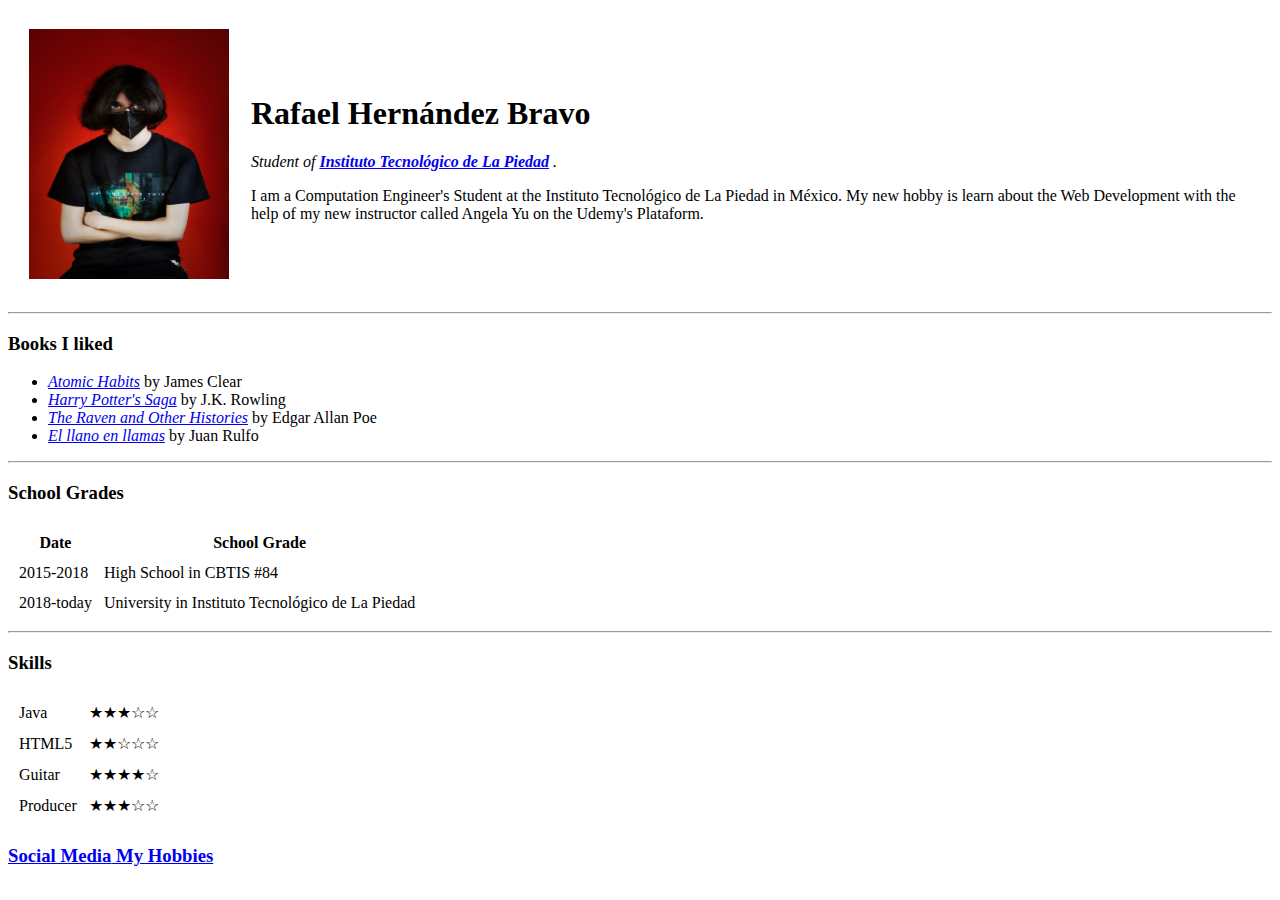
==== index.html @ c7ea86bc "Add initial cv wbsite files" ====
<!DOCTYPE html>
<html lang="en">
    <head>
        <meta charset="UTF-8">
        <title>Rafa's Personal Site</title>
    </head>
    <body>
        <table cellspacing="20">
            <tr>
                <td><a href="https://www.facebook.com/rafaxmex"><img
                            src="images/rafa.jpg" alt="rafa profile picture"
                            width="200" height="250"></a></td>
                <td><h1>Rafael Hernández Bravo</h1>
                    <p><em>Student of <strong><a
                                    href="https://www.piedad.tecnm.mx/">Instituto
                                    Tecnológico de La Piedad</a> </strong>.</em></p>
                    <p>I am a Computation Engineer's Student at the Instituto
                        Tecnológico de La Piedad in México. My new hobby is
                        learn about the Web Development with the help of my new
                        instructor called Angela Yu on the Udemy's Plataform.</p></td>
            </tr>
        </table>
        <hr>
        <h3>Books I liked</h3>
        <ul>
            <li><em><a
                        href="https://www.amazon.com.mx/Atomic-Habits-Proven-Build-Break/dp/0735211299/ref=sr_1_1?__mk_es_MX=%C3%85M%C3%85%C5%BD%C3%95%C3%91&crid=PILLD4JU4ZYG&dchild=1&keywords=atomic+habits&qid=1614826288&sprefix=atomic+ha%2Caps%2C220&sr=8-1">Atomic
                        Habits</a></em> by James Clear</li>
            <li><em><a
                        href="https://www.amazon.com.mx/Special-Harry-Potter-Paperback-Box/dp/0545596270/ref=sr_1_1?__mk_es_MX=%C3%85M%C3%85%C5%BD%C3%95%C3%91&crid=28X2NQCU1RNMB&dchild=1&keywords=harry+potter+books&qid=1614826343&sprefix=harry+potter%2Caps%2C241&sr=8-1">Harry
                        Potter's Saga</a></em> by J.K. Rowling</li>
            <li><em><a
                        href="https://www.amazon.com.mx/Cuentos-Completos-Allan-Poe/dp/9688674389/ref=sr_1_2?__mk_es_MX=%C3%85M%C3%85%C5%BD%C3%95%C3%91&crid=1DQPVWZHZ9Z2G&dchild=1&keywords=edgar+allan+poe&qid=1614826416&sprefix=edgar+alla%2Caps%2C241&sr=8-2">The
                        Raven and Other Histories</a></em> by Edgar Allan Poe</li>
            <li><em><a
                        href="https://www.amazon.com.mx/El-llano-llamas-Rulfo-Juan/dp/9685208581/ref=sr_1_1?__mk_es_MX=%C3%85M%C3%85%C5%BD%C3%95%C3%91&dchild=1&keywords=el+llano+en+llamas&qid=1614826486&sr=8-1">El
                        llano en llamas</a></em> by Juan Rulfo</li>
        </ul>
        <hr>
        <h3>School Grades</h3>
        <table cellspacing="10">
            <thead>
                <tr>
                    <th>Date</th>
                    <th>School Grade</th>
                </tr>
            </thead>
            <tbody>
                <tr>
                    <td>2015-2018</td>
                    <td>High School in CBTIS #84</td>
                </tr>
                <tr>
                    <td>2018-today</td>
                    <td>University in Instituto Tecnológico de La Piedad</td>
                </tr>
            </tbody>
            <tfoot>

            </tfoot>
        </table>
        <hr>
        <h3>Skills</h3>

        <table cellspacing="10">
            <tr>
                <td>Java</td>
                <td>★★★☆☆</td>
            </tr>
            <tr>
                <td>HTML5</td>
                <td>★★☆☆☆</td>
            </tr>
            <tr>
                <td>Guitar</td>
                <td>★★★★☆</td>
            </tr>
            <tr>
                <td>Producer</td>
                <td>★★★☆☆</td>
            </tr>
        </table>

        <h3><a href="contact.html">Social Media</a><a href="hobbies.html"> My Hobbies</a></h3>
    </body>
</html>
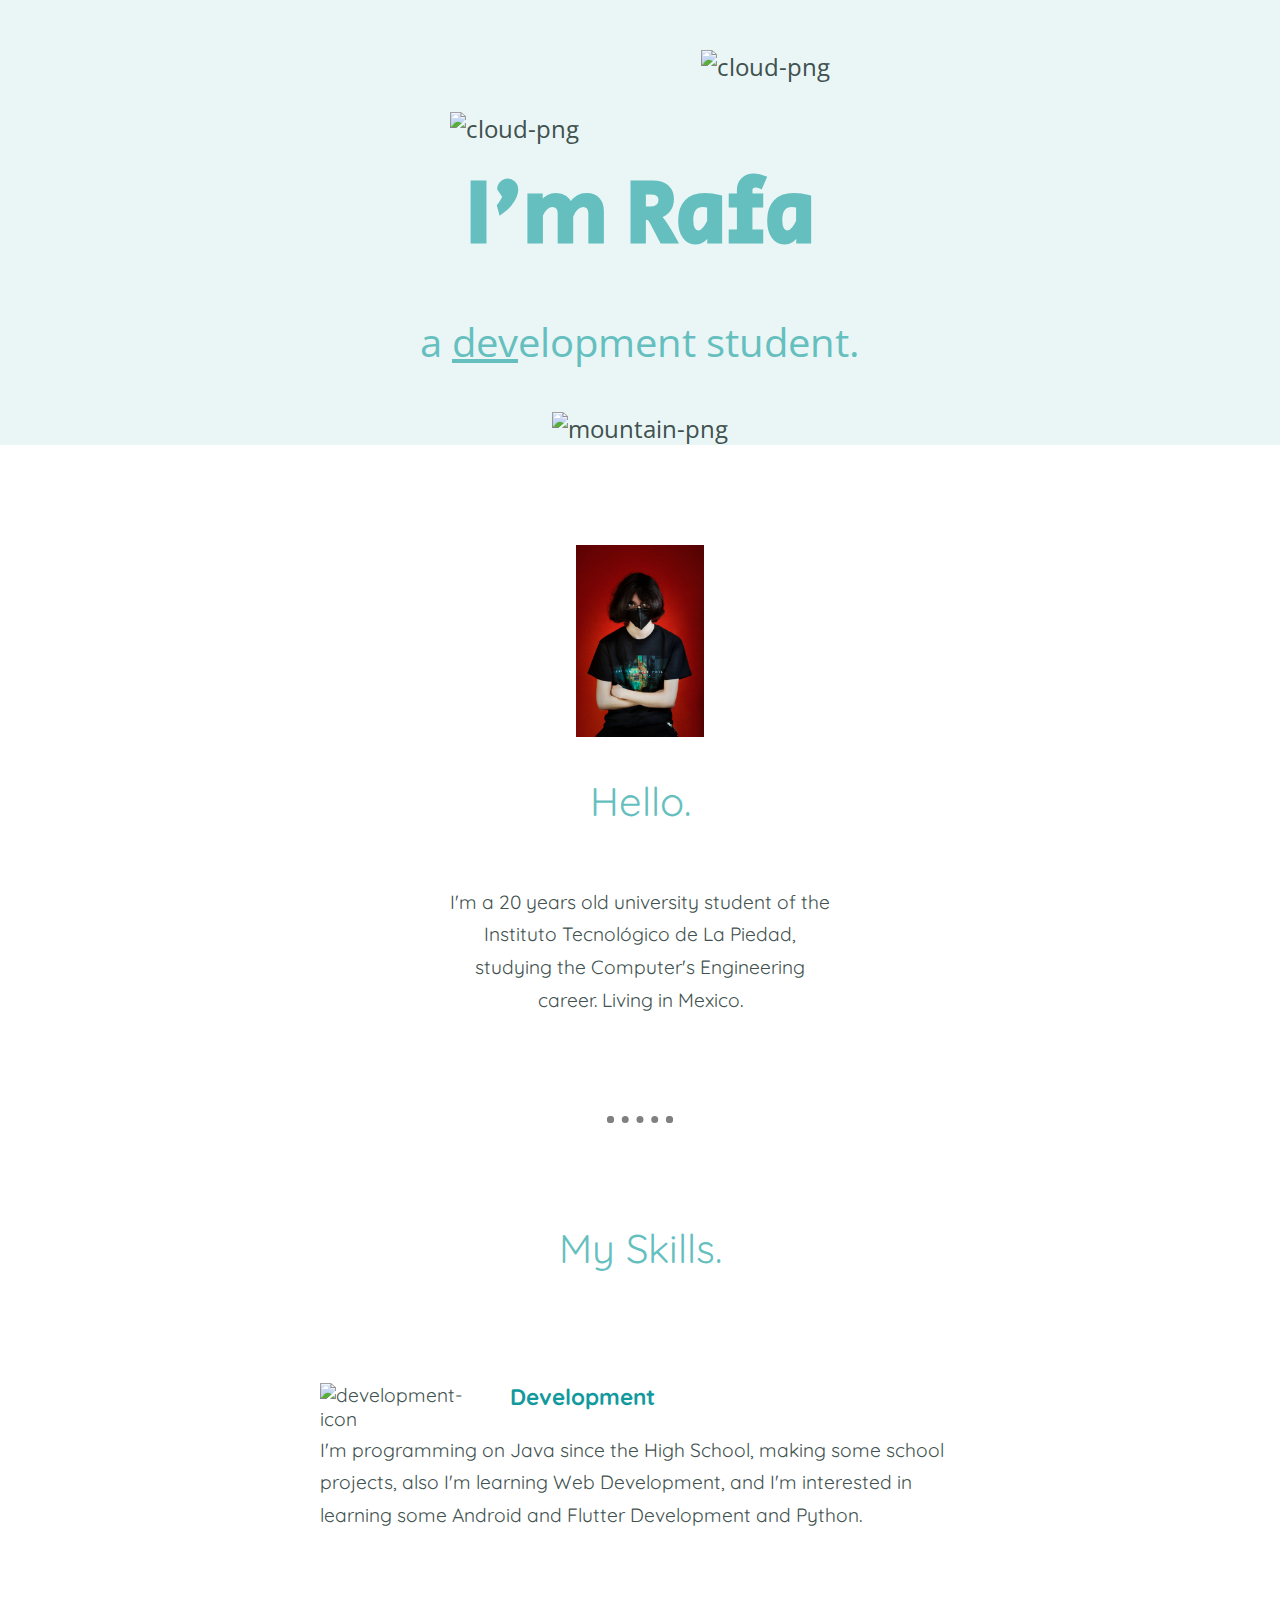
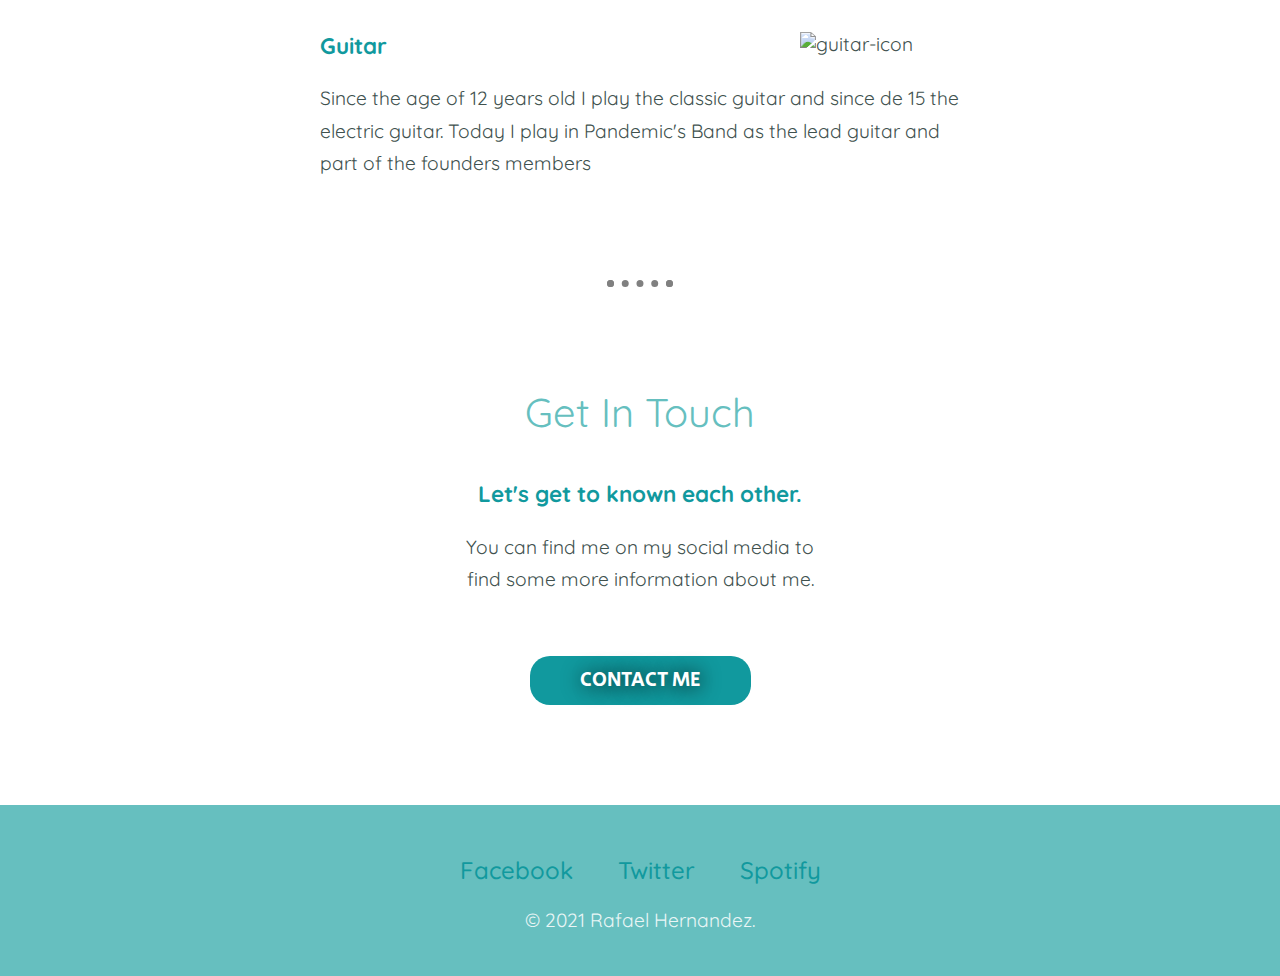
==== commit 624b9e22: "Update all the front-end of the web page" ====
--- a/index.html
+++ b/index.html
@@ -2,85 +2,60 @@
 <html lang="en">
     <head>
         <meta charset="UTF-8">
-        <title>Rafa's Personal Site</title>
+        <link rel="stylesheet" href="css/styles.css">
+        <link rel="icon" href="images/imagen.png" type="image/png"
+            sizes="16x16">
+        <link rel="preconnect" href="https://fonts.gstatic.com">
+        <link href="https://fonts.googleapis.com/css2?family=Open+Sans:ital,wght@0,300;0,400;0,600;0,700;0,800;1,300;1,400;1,600;1,700;1,800&display=swap" rel="stylesheet">
+        <link rel="preconnect" href="https://fonts.gstatic.com">
+        <link href="https://fonts.googleapis.com/css2?family=Secular+One&display=swap" rel="stylesheet">
+        <link rel="preconnect" href="https://fonts.gstatic.com">
+        <link href="https://fonts.googleapis.com/css2?family=Quicksand:wght@300;400;500;600;700&family=Secular+One&display=swap" rel="stylesheet">
+        <title>Rafa HB</title>
     </head>
     <body>
-        <table cellspacing="20">
-            <tr>
-                <td><a href="https://www.facebook.com/rafaxmex"><img
-                            src="images/rafa.jpg" alt="rafa profile picture"
-                            width="200" height="250"></a></td>
-                <td><h1>Rafael Hernández Bravo</h1>
-                    <p><em>Student of <strong><a
-                                    href="https://www.piedad.tecnm.mx/">Instituto
-                                    Tecnológico de La Piedad</a> </strong>.</em></p>
-                    <p>I am a Computation Engineer's Student at the Instituto
-                        Tecnológico de La Piedad in México. My new hobby is
-                        learn about the Web Development with the help of my new
-                        instructor called Angela Yu on the Udemy's Plataform.</p></td>
-            </tr>
-        </table>
-        <hr>
-        <h3>Books I liked</h3>
-        <ul>
-            <li><em><a
-                        href="https://www.amazon.com.mx/Atomic-Habits-Proven-Build-Break/dp/0735211299/ref=sr_1_1?__mk_es_MX=%C3%85M%C3%85%C5%BD%C3%95%C3%91&crid=PILLD4JU4ZYG&dchild=1&keywords=atomic+habits&qid=1614826288&sprefix=atomic+ha%2Caps%2C220&sr=8-1">Atomic
-                        Habits</a></em> by James Clear</li>
-            <li><em><a
-                        href="https://www.amazon.com.mx/Special-Harry-Potter-Paperback-Box/dp/0545596270/ref=sr_1_1?__mk_es_MX=%C3%85M%C3%85%C5%BD%C3%95%C3%91&crid=28X2NQCU1RNMB&dchild=1&keywords=harry+potter+books&qid=1614826343&sprefix=harry+potter%2Caps%2C241&sr=8-1">Harry
-                        Potter's Saga</a></em> by J.K. Rowling</li>
-            <li><em><a
-                        href="https://www.amazon.com.mx/Cuentos-Completos-Allan-Poe/dp/9688674389/ref=sr_1_2?__mk_es_MX=%C3%85M%C3%85%C5%BD%C3%95%C3%91&crid=1DQPVWZHZ9Z2G&dchild=1&keywords=edgar+allan+poe&qid=1614826416&sprefix=edgar+alla%2Caps%2C241&sr=8-2">The
-                        Raven and Other Histories</a></em> by Edgar Allan Poe</li>
-            <li><em><a
-                        href="https://www.amazon.com.mx/El-llano-llamas-Rulfo-Juan/dp/9685208581/ref=sr_1_1?__mk_es_MX=%C3%85M%C3%85%C5%BD%C3%95%C3%91&dchild=1&keywords=el+llano+en+llamas&qid=1614826486&sr=8-1">El
-                        llano en llamas</a></em> by Juan Rulfo</li>
-        </ul>
-        <hr>
-        <h3>School Grades</h3>
-        <table cellspacing="10">
-            <thead>
-                <tr>
-                    <th>Date</th>
-                    <th>School Grade</th>
-                </tr>
-            </thead>
-            <tbody>
-                <tr>
-                    <td>2015-2018</td>
-                    <td>High School in CBTIS #84</td>
-                </tr>
-                <tr>
-                    <td>2018-today</td>
-                    <td>University in Instituto Tecnológico de La Piedad</td>
-                </tr>
-            </tbody>
-            <tfoot>
-
-            </tfoot>
-        </table>
-        <hr>
-        <h3>Skills</h3>
-
-        <table cellspacing="10">
-            <tr>
-                <td>Java</td>
-                <td>★★★☆☆</td>
-            </tr>
-            <tr>
-                <td>HTML5</td>
-                <td>★★☆☆☆</td>
-            </tr>
-            <tr>
-                <td>Guitar</td>
-                <td>★★★★☆</td>
-            </tr>
-            <tr>
-                <td>Producer</td>
-                <td>★★★☆☆</td>
-            </tr>
-        </table>
-
-        <h3><a href="contact.html">Social Media</a><a href="hobbies.html"> My Hobbies</a></h3>
+        <div class="top-container">
+            <img class="top-cloud" src="images/cloud.png" alt="cloud-png">
+            <h1>I'm Rafa</h1>
+            <h2 class="developer">a <span class="dev">dev</span>elopment student.</h2>
+            <img class="bottom-cloud" src="images/cloud.png" alt="cloud-png">
+            <img src="images/mountain.png" alt="mountain-png">
+        </div>
+        <div class="middle-container">
+            <div class="profile">
+              <img class="profile-img" src="images/rafa.jpg" alt="rafa-picture">
+              <h2>Hello.</h2>
+              <p class="description">I'm a 20 years old university student of the Instituto Tecnológico de La Piedad, studying the Computer's Engineering career. Living in Mexico.</p>
+            </div>
+            <hr>
+            <div class="skills">
+              <h2>My Skills.</h2>
+              <div class="skill-row">
+                <img class="delop-img" src="https://www.flaticon.com/premium-icon/icons/svg/3242/3242257.svg" alt="development-icon">
+                <h3>Development</h3>
+                <p>I'm programming on Java since the High School, making some school projects, also I'm learning Web Development, and I'm interested in learning some Android and Flutter Development and Python.</p>
+              </div>
+              <div class="skill-row">
+                <img class="guitar-img" src="https://www.flaticon.com/svg/vstatic/svg/3655/3655261.svg?token=exp=1616601560~hmac=3c3119487860a81db02946d5fb5948a7" alt="guitar-icon">
+                <h3>Guitar</h3>
+                <p>Since the age of 12 years old I play the classic guitar and since de 15 the electric guitar. Today I play in Pandemic's Band as the lead guitar and part of the founders members</p>
+              </div>
+            </div>
+            <hr>
+            <div class="contact-me">
+              <h2>Get In Touch</h2>
+              <h3>Let's get to known each other.</h3>
+              <p class="contact-message">You can find me on my social media to find some more information about me.</p>
+              <a href="mailto:rafaefx@gmail.com" class="BUTTON_IKY">CONTACT ME</a>
+            </div>
+          </div>
+          
+          
+          <div class="bottom-container">
+            <a class="footer-link" href="https://www.facebook.com/rafaxmex/">Facebook</a>
+            <a class="footer-link" href="https://twitter.com/RafaHBpt">Twitter</a>
+            <a class="footer-link" href="https://open.spotify.com/user/12151863981?si=VtLsVfVHT3G0qIlo63uC6w">Spotify</a>
+            <p>© 2021 Rafael Hernandez.</p>
+          </div>
     </body>
 </html>--- a/css/styles.css
+++ b/css/styles.css
@@ -0,0 +1,144 @@
+body {
+    margin: 0;
+    color: #40514E;
+    text-align: center;
+    font-family: 'Quicksand', sans-serif;
+    font-size: 1.5rem;
+}
+
+h1 {
+    margin: 50px auto 20px auto;
+    font-family: 'Secular One', sans-serif;
+    font-size: 5.625rem;
+    color: #66BFBF;
+}
+
+h2 {
+    font-size: 2.5rem;
+    font-weight: normal;
+    color: #66BFBF;
+    padding-bottom: 10px;
+}
+
+h3 {
+    color: #11999E;
+}
+
+a {
+    color: #11999E;
+    text-decoration: none;
+}
+
+a:hover {
+    color: #EAF6F6;
+}
+
+p {
+    line-height: 1.7
+}
+
+hr {
+    border:dotted gray 7px;
+    border-bottom-style: none;
+    width: 4%;
+    margin: 100px auto;
+}
+
+.top-container {
+    background-color: #EAF6F6;
+    position: relative;
+    padding-top: 100px;
+    font-family: 'Open Sans', sans-serif;
+}
+
+.profile-img {
+    width: 10%;
+}
+
+.middle-container {
+    font-size: 1.2rem;
+    margin: 100px 0;
+}
+
+.description {
+    width: 30%;
+    margin: 50px auto 100px;
+}
+
+.bottom-container {
+    margin-top: 100px;
+    padding: 50px 0 20px;
+    background-color: #66BFBF;
+    color: #EAF6F6;
+    font-size: 1.2rem;
+}
+
+.contact-message {
+    width: 30%;
+    margin: 10px auto 60px;
+}
+
+.dev {
+    text-decoration: underline;
+}
+
+.top-cloud {
+    position: absolute;
+    right: 450px;
+    top: 50px;
+}
+
+.bottom-cloud {
+    position: absolute;
+    left: 450px;
+    bottom: 300px;
+}
+
+.skill-row {
+    width: 50%;
+    margin: 100px auto 100px;
+    text-align: left;
+}
+
+.delop-img {
+    width: 25%;
+    float: left;
+    margin-right: 30px;
+}
+
+.guitar-img {
+    width: 25%;
+    float: right;
+    margin-left: 30px;
+}
+.footer-link {
+    color: #11999E;
+    font-size: 1.5rem;
+    font-weight: 500;
+    margin: 0 20px;
+}
+
+.BUTTON_IKY {
+    background: #11999E;
+    -webkit-border-radius: 20px;
+    -moz-border-radius: 20px;
+    border-radius: 20px;
+    color: #FFFFFF;
+    font-family: 'Secular One', sans-serif;
+    font-size: 20px;
+    font-weight: 100;
+    padding: 10px 50px;
+    text-shadow: 1px 1px 20px #000000;
+    text-decoration: none;
+    display: inline-block;
+    cursor: pointer;
+    text-align: center;
+ }
+ 
+ .BUTTON_IKY:hover {
+    background: #15d1d1;
+    -webkit-border-radius: 20px;
+    -moz-border-radius: 20px;
+    border-radius: 20px;
+    text-decoration: none;
+ }
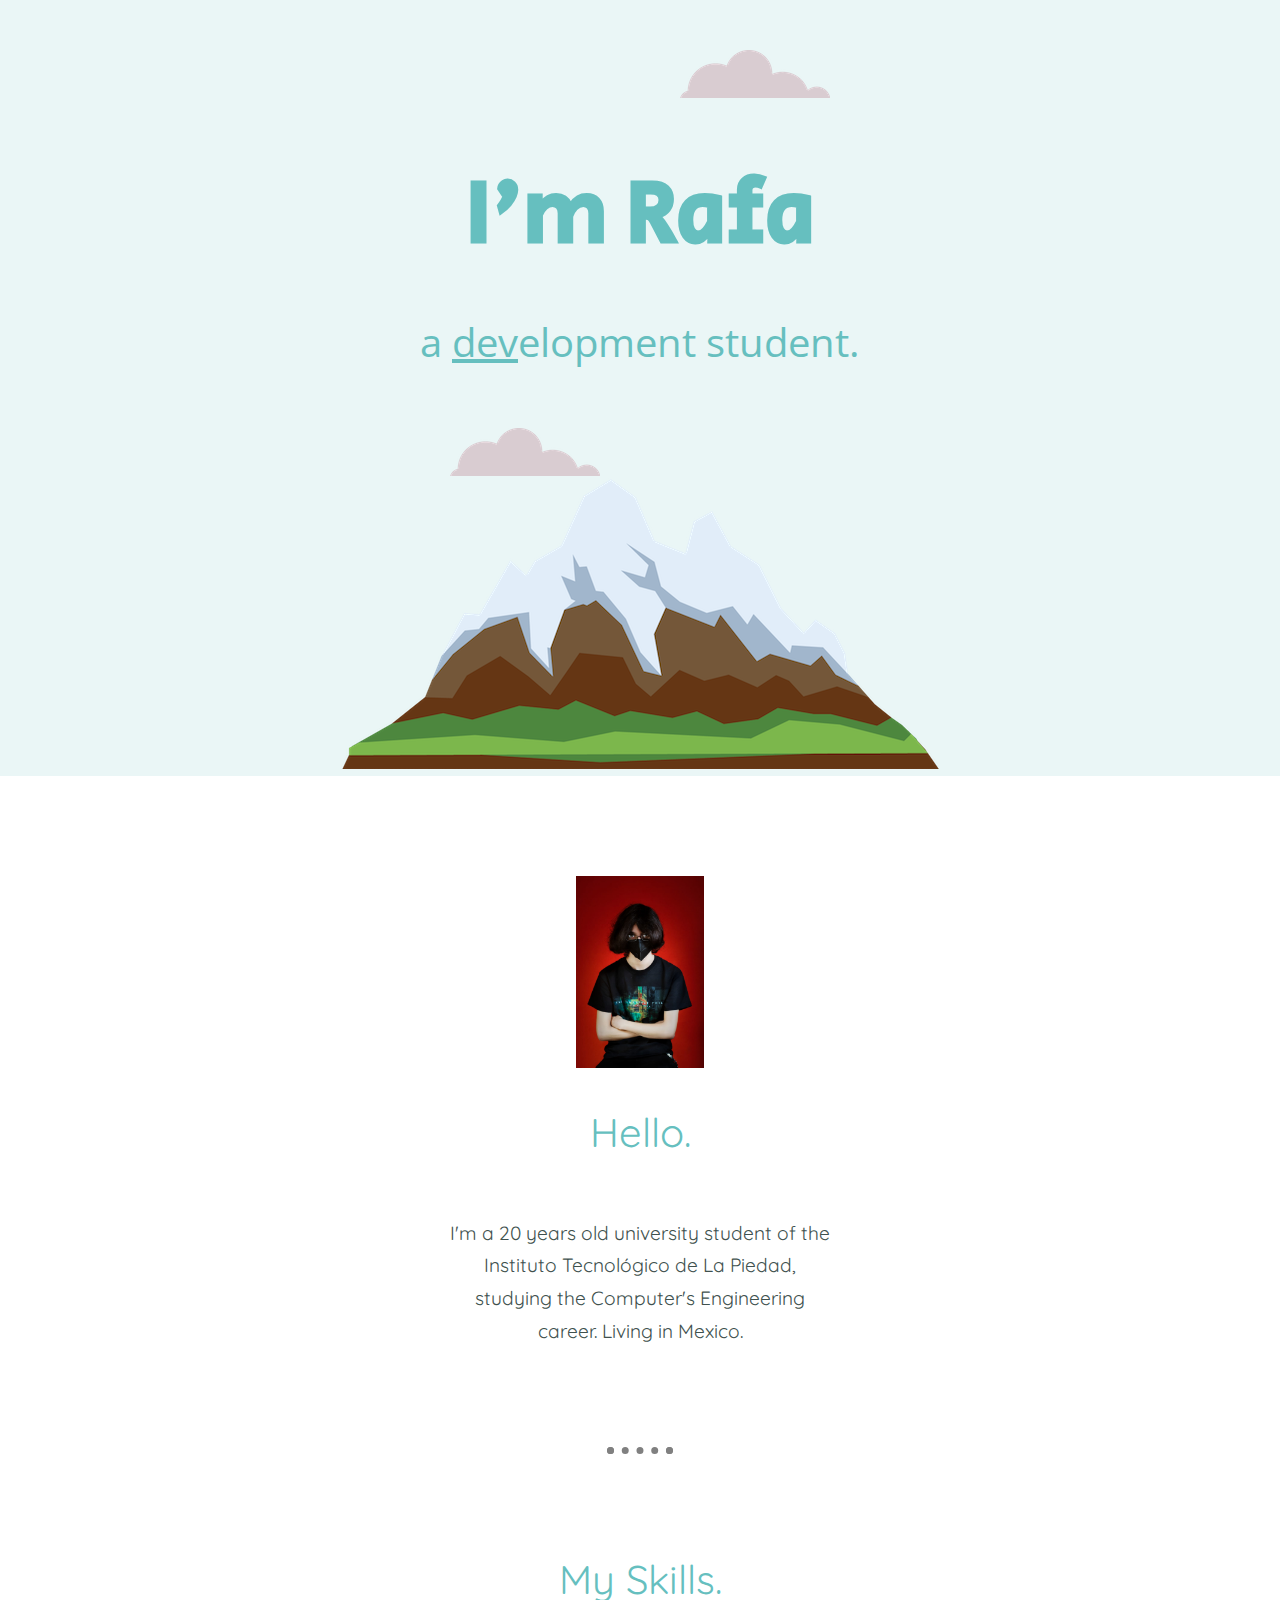
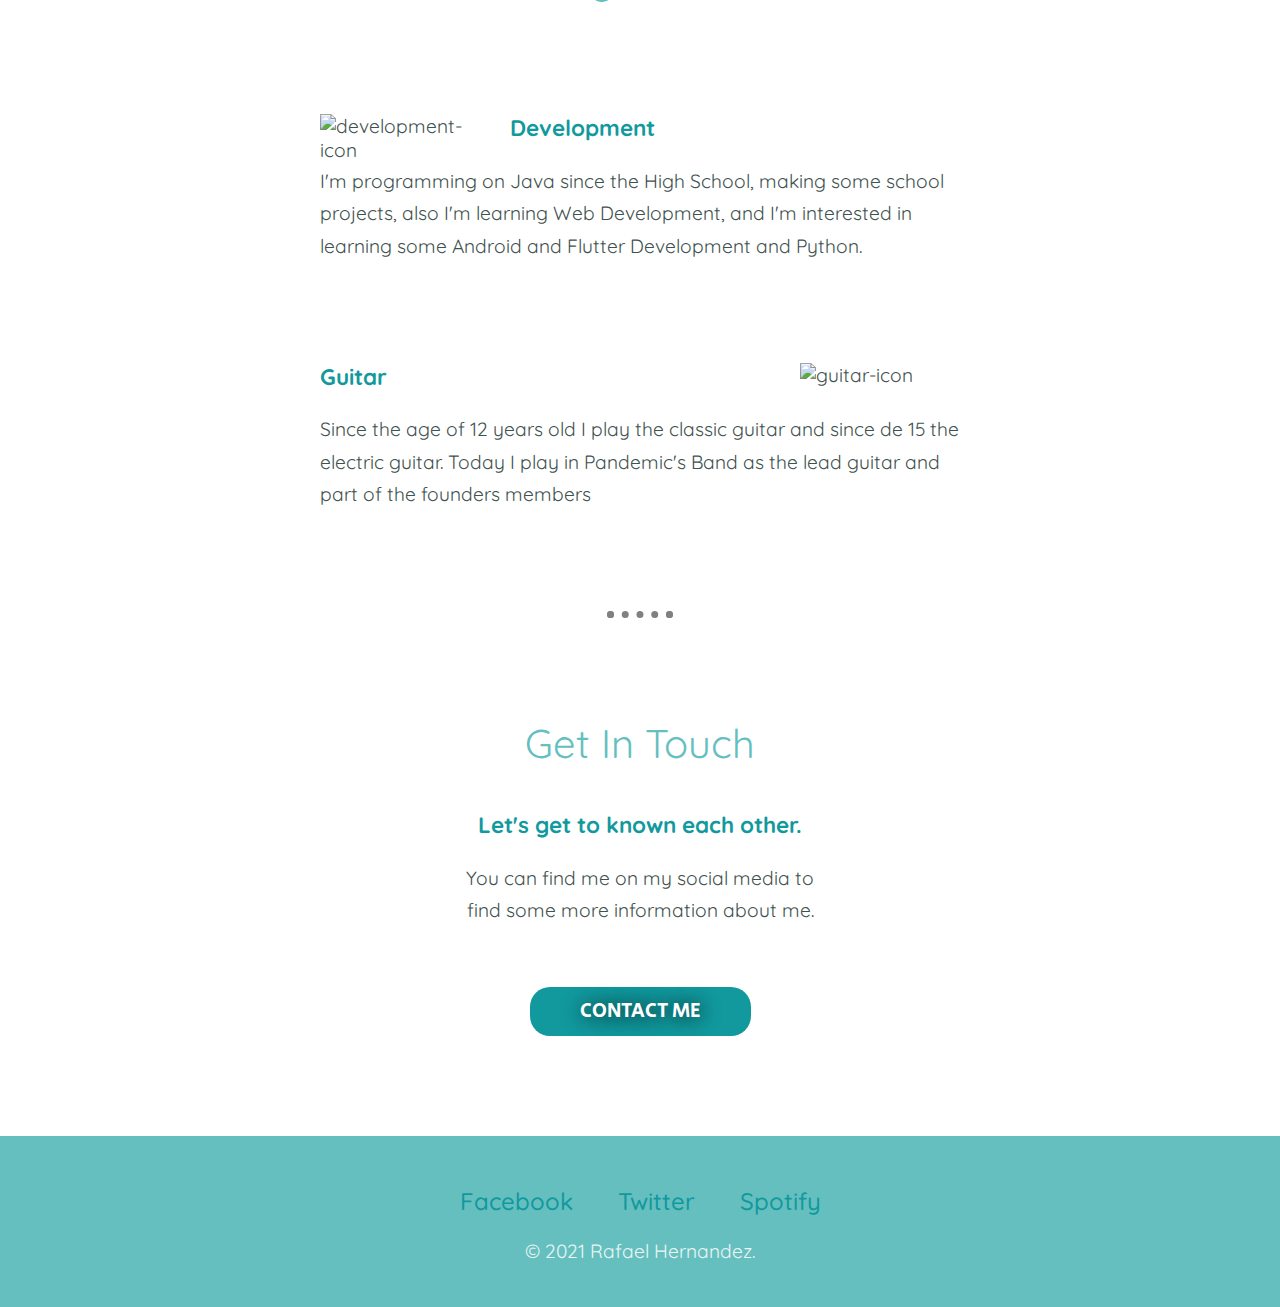
==== commit d6dba690: "Update index.html" ====
--- a/index.html
+++ b/index.html
@@ -36,7 +36,7 @@
                 <p>I'm programming on Java since the High School, making some school projects, also I'm learning Web Development, and I'm interested in learning some Android and Flutter Development and Python.</p>
               </div>
               <div class="skill-row">
-                <img class="guitar-img" src="https://www.flaticon.com/svg/vstatic/svg/3655/3655261.svg?token=exp=1616601560~hmac=3c3119487860a81db02946d5fb5948a7" alt="guitar-icon">
+                <img class="guitar-img" src="https://www.flaticon.com/svg/vstatic/svg/3655/3655261.svg?token=exp=1616630027~hmac=f1d683b2c74ce5425f94993aa57c806e" alt="guitar-icon">
                 <h3>Guitar</h3>
                 <p>Since the age of 12 years old I play the classic guitar and since de 15 the electric guitar. Today I play in Pandemic's Band as the lead guitar and part of the founders members</p>
               </div>
@@ -58,4 +58,4 @@
             <p>© 2021 Rafael Hernandez.</p>
           </div>
     </body>
-</html>+</html>
